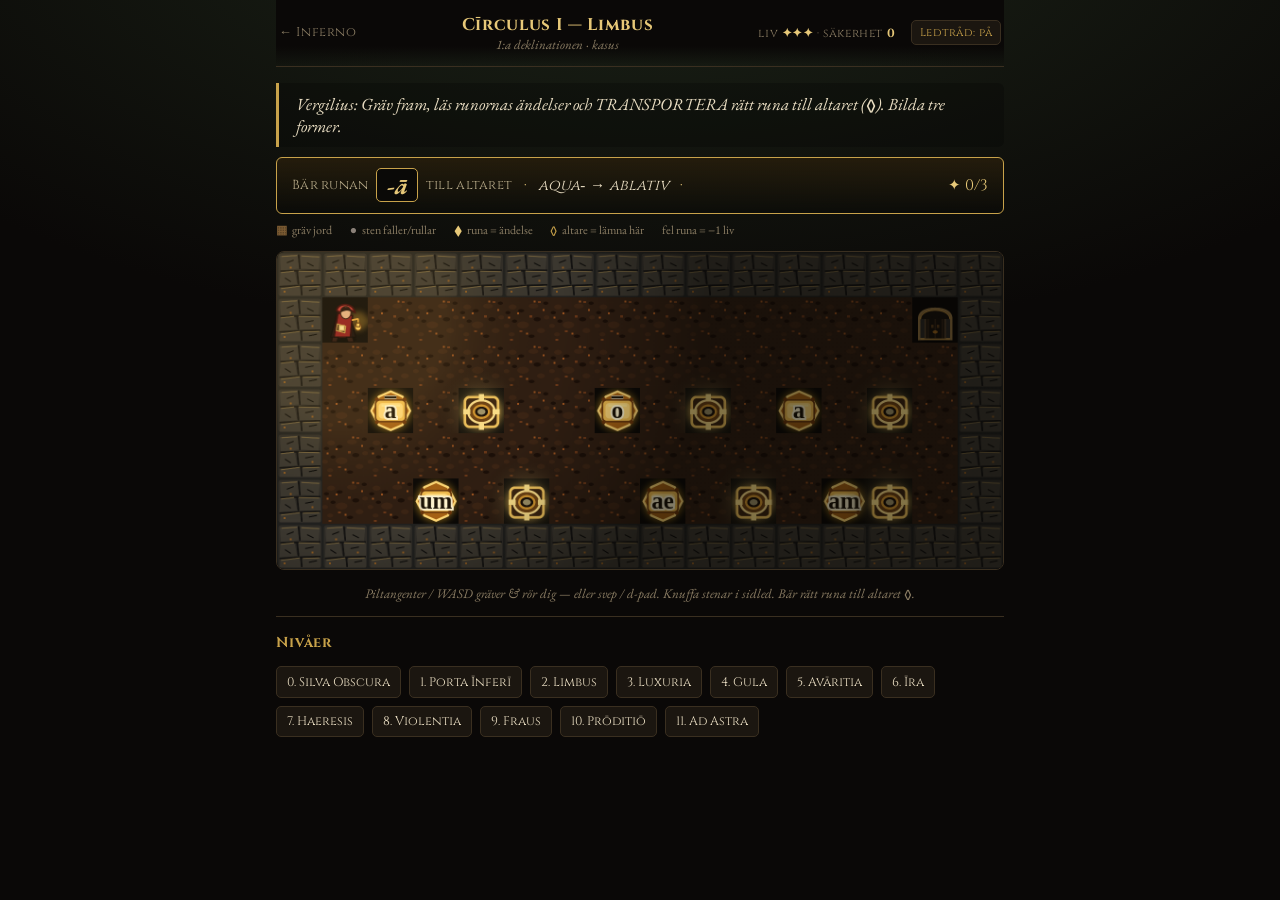
==== ludus/index.html @ 977c2966 "Violentia: 3x3 Minotaur chamber with mandatory center fragment (johan) The center rune (7,5) sits in" ====
<!DOCTYPE html>
<html lang="sv">
<head>
<meta charset="utf-8">
<meta name="viewport" content="width=device-width, initial-scale=1, maximum-scale=1, user-scalable=no">
<title>Saxa Cadentia — Latin Inferno (träningsläge)</title>
<link href="https://fonts.googleapis.com/css2?family=Cinzel:wght@500;700&family=EB+Garamond:ital@0;1&display=swap" rel="stylesheet">
<link rel="stylesheet" href="ludus.css?v=28">
</head>
<body>
<div id="ludus-wrap">
  <header id="ludus-bar">
    <a class="back" href="../index.html">&larr; Inferno</a>
    <div class="titles"><div id="ludus-title">Saxa Cadentia</div><div id="ludus-sub"></div></div>
    <div id="ludus-meter" title="Liv (✦) och säkerhet (rätt i rad)">liv <b id="ludus-hearts">✦✦✦</b> · säkerhet <b id="ludus-streak">0</b></div>
    <button id="hint-toggle" title="Hovra över en runa — rätt runa pulserar">Ledtråd: på</button>
  </header>

  <p id="ludus-intro" class="intro"></p>
  <div id="ludus-task" class="task"></div>
  <div id="ludus-legend" class="legend"></div>

  <div id="ludus-stage">
    <img id="boss-img" alt="" hidden>
    <canvas id="ludus-canvas"></canvas>
    <div id="ludus-flash" class="flash"></div>
  </div>

  <div id="dpad" aria-hidden="true">
    <button id="dpad-up">▲</button>
    <div class="dpad-mid"><button id="dpad-left">◀</button><button id="dpad-right">▶</button></div>
    <button id="dpad-down">▼</button>
  </div>

  <div class="hint">Piltangenter / WASD gräver &amp; rör dig — eller svep / d-pad. Knuffa stenar i sidled. Bär rätt runa till altaret ◊.</div>

  <h3 class="sel-h">Nivåer</h3>
  <div id="ludus-select"></div>
</div>

<script src="levels.js?v=28"></script>
<script src="engine.js?v=28"></script>
</body>
</html>
---- ludus/ludus.css ----
:root{ --tint:#241d14; --gold:#c8a24a; --gold-br:#e7c878; --ink:#e9ddc2; --ink-dim:#b6a988; --muted:#8a7c63; --line:#3a2f20;
  --serif:"EB Garamond",Georgia,serif; --display:"Cinzel",Georgia,serif; }
*{box-sizing:border-box}
/* hindra dubbeltryck-zoom på knappar/spelyta (mobil) */
button,#ludus-canvas,#dpad,#ludus-stage{touch-action:manipulation;-webkit-user-select:none;user-select:none;-webkit-tap-highlight-color:transparent}
body{margin:0;background:radial-gradient(120% 80% at 50% -10%,var(--tint),#0a0807 60%) fixed;
  color:var(--ink);font-family:var(--serif);font-size:17px;-webkit-font-smoothing:antialiased}
#ludus-wrap{max-width:760px;margin:0 auto;padding:0 1rem 4rem}

#ludus-bar{display:flex;align-items:center;justify-content:space-between;gap:1rem;
  padding:.8rem .2rem;border-bottom:1px solid var(--line);position:sticky;top:0;
  background:linear-gradient(180deg,#0a0807 70%,transparent);z-index:5}
.back{color:var(--muted);text-decoration:none;font-family:var(--display);font-size:.8rem;letter-spacing:.05em}
.back:hover{color:var(--gold-br)}
.titles{text-align:center;flex:1}
#ludus-title{font-family:var(--display);font-weight:700;color:var(--gold-br);letter-spacing:.04em}
#ludus-sub{font-size:.82rem;color:var(--muted);font-style:italic}
#ludus-meter{font-family:var(--display);font-size:.74rem;letter-spacing:.05em;color:var(--muted)}
#ludus-meter b{color:var(--gold-br)}
#hint-toggle{font-family:var(--display);font-size:.7rem;letter-spacing:.04em;background:#1b1610;
  color:var(--gold);border:1px solid var(--line);border-radius:5px;padding:.35em .7em;cursor:pointer;white-space:nowrap}
#hint-toggle:hover{border-color:var(--gold);color:var(--gold-br)}
#hint-toggle.off{color:var(--muted)}

.intro{color:var(--ink);font-style:italic;border-left:3px solid var(--gold);padding:.6em 1em;
  background:rgba(0,0,0,.25);border-radius:0 6px 6px 0;margin:1rem 0 .6rem}
.task{font-family:var(--display);font-size:.95rem;color:var(--gold-br);margin:0 0 .5rem;
  border:1px solid var(--gold);border-radius:6px;padding:.7em 1em;
  background:linear-gradient(180deg,#241c0c,rgba(0,0,0,.25));display:flex;flex-wrap:wrap;align-items:center;gap:.5em}
.task-ph,.obj-ph{color:var(--muted);font-size:.82rem;font-style:italic}
.obj-lead{color:var(--ink-dim);font-size:.82rem;letter-spacing:.02em}
.obj-end{font-family:var(--serif);font-style:italic;font-weight:700;font-size:1.5rem;color:var(--gold-br);
  background:#0a0907;border:1px solid var(--gold);border-radius:5px;padding:.02em .4em}
.obj-word{color:var(--ink);font-style:italic}
.obj-prog{margin-left:auto;color:var(--gold-br)}
.syncr{color:var(--muted);font-size:.72rem;font-style:italic}
.legend{display:flex;flex-wrap:wrap;gap:.5rem 1.1rem;margin:0 0 .8rem;font-size:.76rem;color:var(--muted)}
.legend b{font-style:normal;margin-right:.25em}
.lg-dirt{color:#7a5a32}.lg-stone{color:#8a8078}.lg-rune{color:var(--gold-br)}.lg-altar{color:var(--gold)}.lg-water{color:#5b8aa2}
.built{color:var(--gold-br);font-style:italic}.unbuilt{color:var(--muted);font-style:italic}

#ludus-stage{position:relative;display:flex;justify-content:center;
  border:1px solid var(--line);border-radius:8px;overflow:hidden;background:#0a0907}
#ludus-stage.boss-stage{overflow:visible;margin-top:46px}   /* plats för Lucifers huvud/vingar ovanför fältet */
#boss-img{position:absolute;left:50%;transform:translateX(-50%);top:-42px;width:32%;max-width:220px;
  height:auto;pointer-events:none;z-index:4;filter:drop-shadow(0 6px 16px rgba(0,0,0,.7))}
/* bossens fall: Lucifer snurrar nedåt och störtar när versen är klar */
@keyframes lucifer-crash{
  0%{ transform:translateX(-50%) translateY(0) rotate(0deg) scale(1); opacity:1; }
  12%{ transform:translateX(-50%) translateY(-26px) rotate(-16deg) scale(1.06); opacity:1; }
  100%{ transform:translateX(-50%) translateY(560px) rotate(936deg) scale(.18); opacity:0; }
}
#boss-img.crash{ animation:lucifer-crash 1.7s cubic-bezier(.45,.05,.9,.95) forwards; z-index:6; }
@keyframes stage-shake{ 0%,100%{transform:translate(0,0)} 20%{transform:translate(-5px,3px)} 40%{transform:translate(5px,-2px)} 60%{transform:translate(-4px,2px)} 80%{transform:translate(3px,-3px)} }
#ludus-stage.shake{ animation:stage-shake .5s ease-in-out 2; }
#ludus-canvas{display:block;max-width:100%;height:auto;image-rendering:auto}
.flash{position:absolute;left:50%;top:14px;transform:translateX(-50%);
  background:rgba(20,16,10,.92);border:1px solid var(--gold);color:var(--gold-br);
  font-family:var(--display);font-size:.82rem;padding:.5em 1em;border-radius:20px;
  opacity:0;transition:.25s;pointer-events:none;white-space:nowrap}
.flash.show{opacity:1}

#dpad{display:none;flex-direction:column;align-items:center;gap:.4rem;margin:1rem 0}
#dpad button{width:60px;height:46px;font-size:1.1rem;background:#1b1610;color:var(--gold);
  border:1px solid var(--line);border-radius:8px}
.dpad-mid{display:flex;gap:3.2rem}
@media(hover:none){ #dpad{display:flex} }

.hint{color:var(--muted);font-size:.82rem;margin:.9rem 0;text-align:center;font-style:italic}
.sel-h{font-family:var(--display);color:var(--gold);font-size:.9rem;letter-spacing:.06em;border-top:1px solid var(--line);padding-top:1rem}
#ludus-select{display:flex;flex-wrap:wrap;gap:.5rem}
.lv-btn{font-family:var(--display);font-size:.78rem;background:#1b1610;color:var(--ink);
  border:1px solid var(--line);border-radius:5px;padding:.5em .8em;cursor:pointer}
.lv-btn:hover{border-color:var(--gold);color:var(--gold-br)}
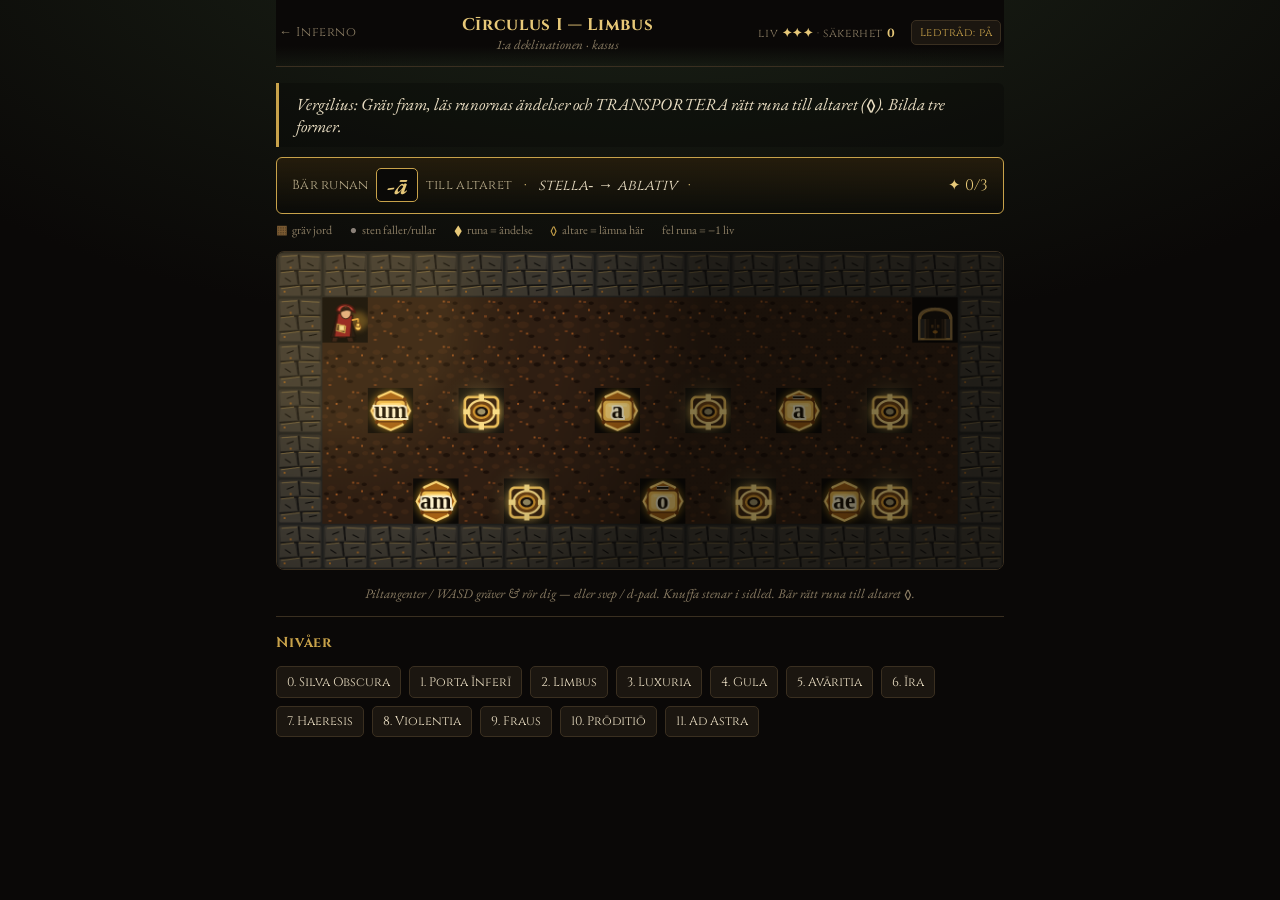
==== commit 71e94c6d: "Fix: squash message matches enemy type — 'Minotauren krossas!' not 'Skuggan' (johan). ?v=29 Co-Autho" ====
--- a/ludus/index.html
+++ b/ludus/index.html
@@ -5,7 +5,7 @@
 <meta name="viewport" content="width=device-width, initial-scale=1, maximum-scale=1, user-scalable=no">
 <title>Saxa Cadentia — Latin Inferno (träningsläge)</title>
 <link href="https://fonts.googleapis.com/css2?family=Cinzel:wght@500;700&family=EB+Garamond:ital@0;1&display=swap" rel="stylesheet">
-<link rel="stylesheet" href="ludus.css?v=28">
+<link rel="stylesheet" href="ludus.css?v=29">
 </head>
 <body>
 <div id="ludus-wrap">
@@ -38,7 +38,7 @@
   <div id="ludus-select"></div>
 </div>
 
-<script src="levels.js?v=28"></script>
-<script src="engine.js?v=28"></script>
+<script src="levels.js?v=29"></script>
+<script src="engine.js?v=29"></script>
 </body>
 </html>
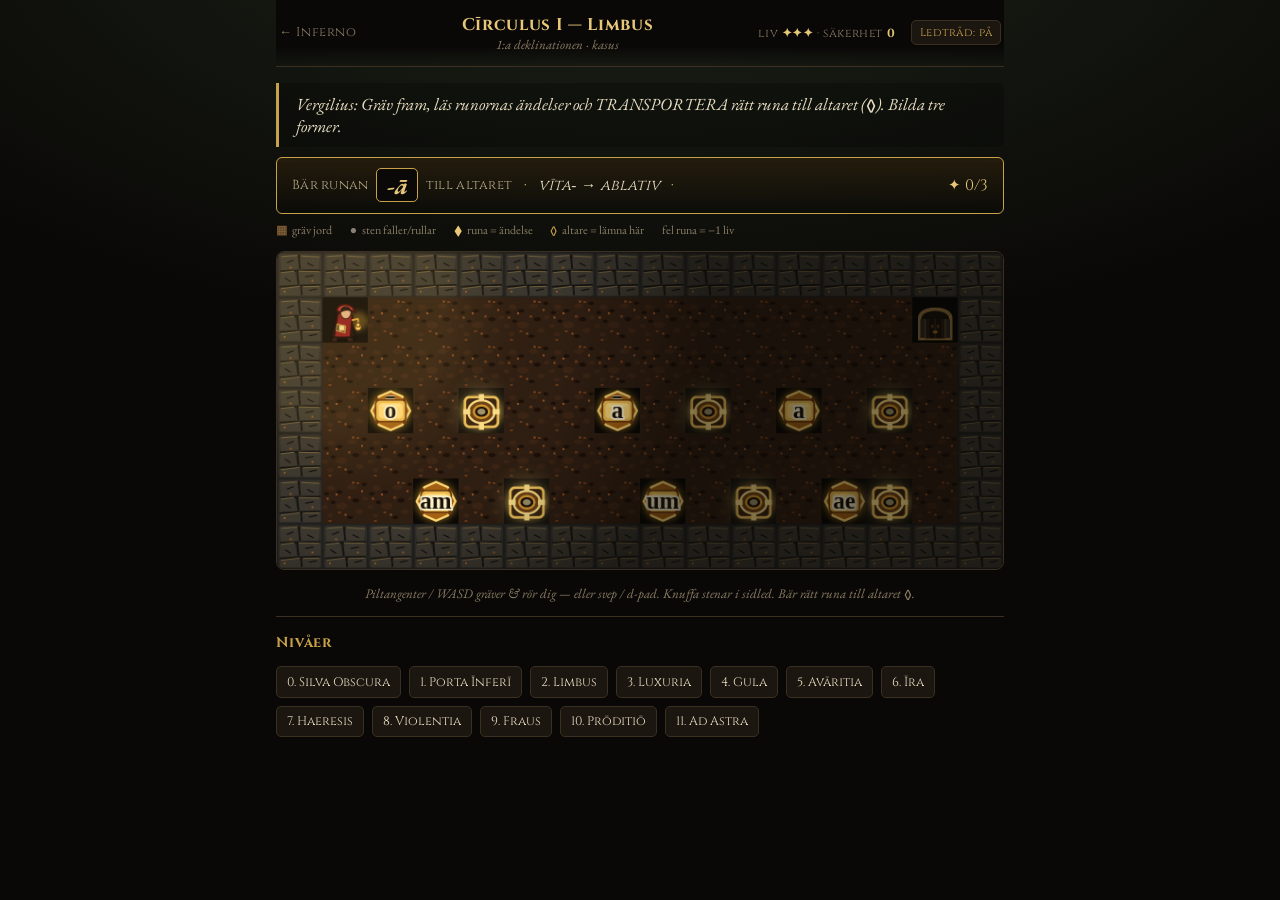
==== commit 361b0d11: "Polish: latin-critic accuracy pass — fix macron rendering + nits (johan) Critic verdict: NO hard Lat" ====
--- a/ludus/index.html
+++ b/ludus/index.html
@@ -5,7 +5,7 @@
 <meta name="viewport" content="width=device-width, initial-scale=1, maximum-scale=1, user-scalable=no">
 <title>Saxa Cadentia — Latin Inferno (träningsläge)</title>
 <link href="https://fonts.googleapis.com/css2?family=Cinzel:wght@500;700&family=EB+Garamond:ital@0;1&display=swap" rel="stylesheet">
-<link rel="stylesheet" href="ludus.css?v=29">
+<link rel="stylesheet" href="ludus.css?v=30">
 </head>
 <body>
 <div id="ludus-wrap">
@@ -38,7 +38,7 @@
   <div id="ludus-select"></div>
 </div>
 
-<script src="levels.js?v=29"></script>
-<script src="engine.js?v=29"></script>
+<script src="levels.js?v=30"></script>
+<script src="engine.js?v=30"></script>
 </body>
 </html>
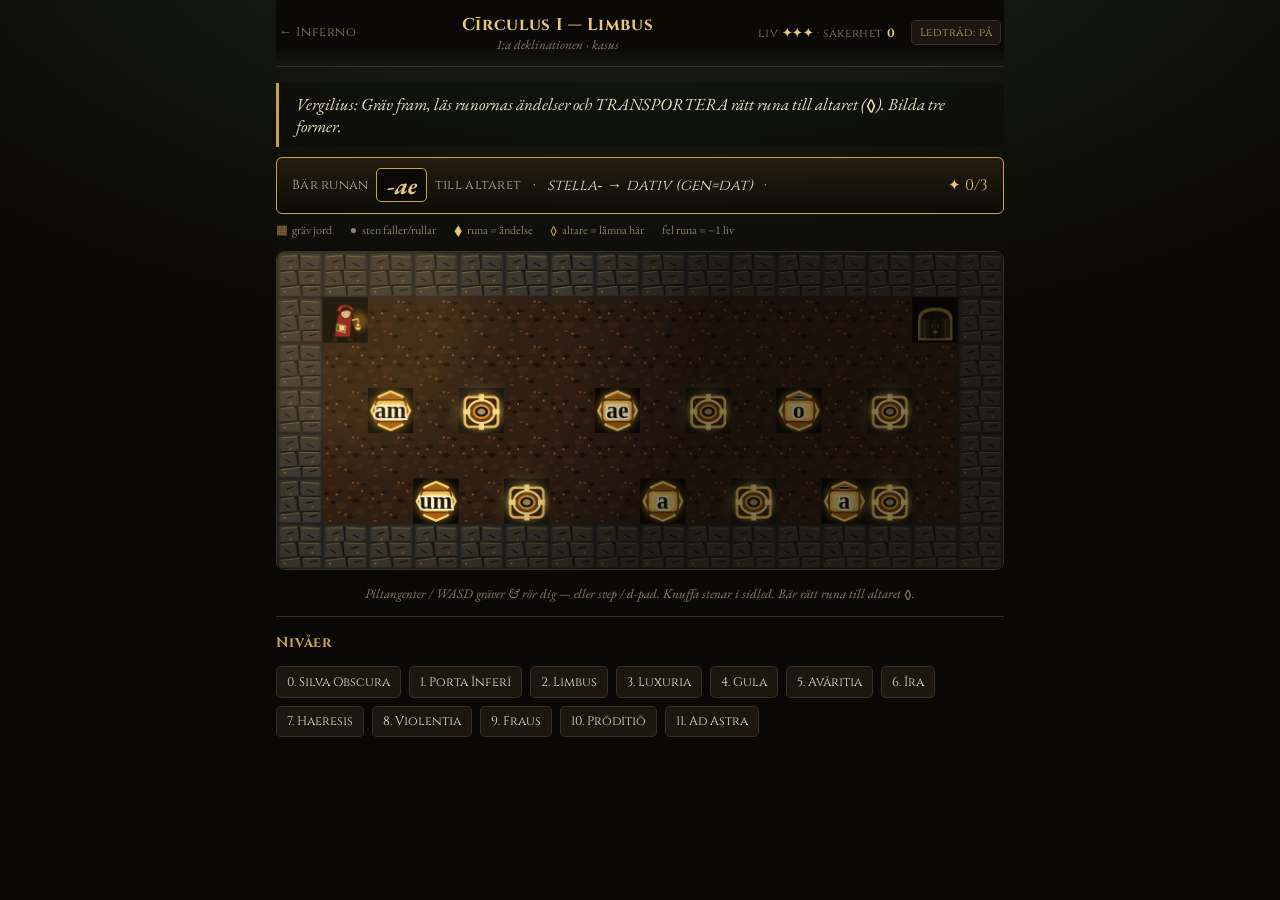
==== commit bc0e7de3: "Gula: Cerberus mini-boss — three throats + snapping fangs (johan) Circle III is now a Cerberus encou" ====
--- a/ludus/index.html
+++ b/ludus/index.html
@@ -5,7 +5,7 @@
 <meta name="viewport" content="width=device-width, initial-scale=1, maximum-scale=1, user-scalable=no">
 <title>Saxa Cadentia — Latin Inferno (träningsläge)</title>
 <link href="https://fonts.googleapis.com/css2?family=Cinzel:wght@500;700&family=EB+Garamond:ital@0;1&display=swap" rel="stylesheet">
-<link rel="stylesheet" href="ludus.css?v=30">
+<link rel="stylesheet" href="ludus.css?v=31">
 </head>
 <body>
 <div id="ludus-wrap">
@@ -38,7 +38,7 @@
   <div id="ludus-select"></div>
 </div>
 
-<script src="levels.js?v=30"></script>
-<script src="engine.js?v=30"></script>
+<script src="levels.js?v=31"></script>
+<script src="engine.js?v=31"></script>
 </body>
 </html>
--- a/ludus/ludus.css
+++ b/ludus/ludus.css
@@ -51,6 +51,10 @@
   100%{ transform:translateX(-50%) translateY(560px) rotate(936deg) scale(.18); opacity:0; }
 }
 #boss-img.crash{ animation:lucifer-crash 1.7s cubic-bezier(.45,.05,.9,.95) forwards; z-index:6; }
+/* Cerberus mättad: lugnar sig och sjunker undan */
+@keyframes boss-tame{ 0%{ transform:translateX(-50%) translateY(0) scale(1); opacity:1; filter:none; }
+  100%{ transform:translateX(-50%) translateY(46px) scale(.82); opacity:0; filter:grayscale(.6); } }
+#boss-img.tamed{ animation:boss-tame 1.5s ease-in forwards; }
 @keyframes stage-shake{ 0%,100%{transform:translate(0,0)} 20%{transform:translate(-5px,3px)} 40%{transform:translate(5px,-2px)} 60%{transform:translate(-4px,2px)} 80%{transform:translate(3px,-3px)} }
 #ludus-stage.shake{ animation:stage-shake .5s ease-in-out 2; }
 #ludus-canvas{display:block;max-width:100%;height:auto;image-rendering:auto}
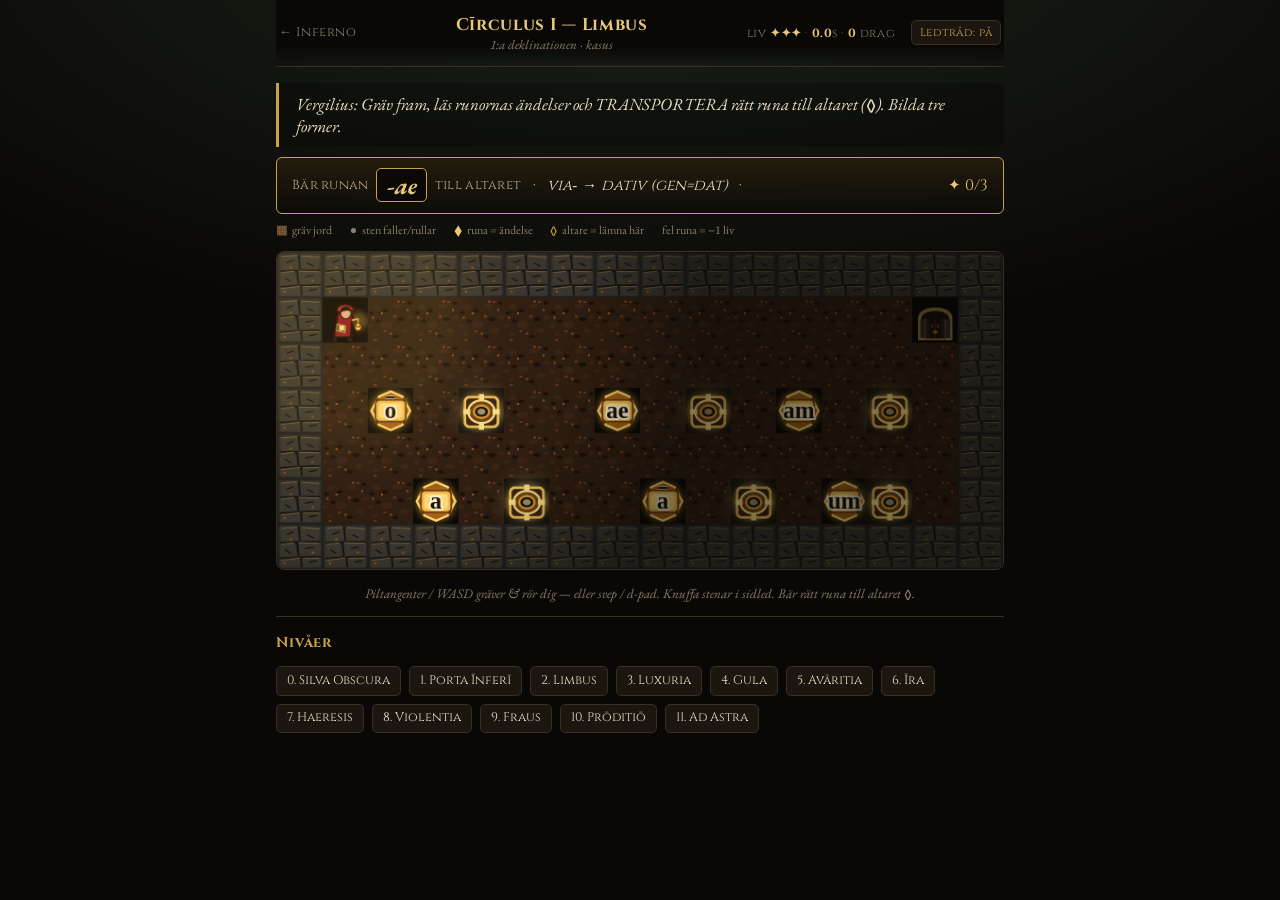
==== commit 469ca1ee: "Integrate the two modes + arcade time/move scoring (johan) SCORING (arcade): each level now tracks T" ====
--- a/ludus/index.html
+++ b/ludus/index.html
@@ -5,14 +5,14 @@
 <meta name="viewport" content="width=device-width, initial-scale=1, maximum-scale=1, user-scalable=no">
 <title>Saxa Cadentia — Latin Inferno (träningsläge)</title>
 <link href="https://fonts.googleapis.com/css2?family=Cinzel:wght@500;700&family=EB+Garamond:ital@0;1&display=swap" rel="stylesheet">
-<link rel="stylesheet" href="ludus.css?v=31">
+<link rel="stylesheet" href="ludus.css?v=32">
 </head>
 <body>
 <div id="ludus-wrap">
   <header id="ludus-bar">
     <a class="back" href="../index.html">&larr; Inferno</a>
     <div class="titles"><div id="ludus-title">Saxa Cadentia</div><div id="ludus-sub"></div></div>
-    <div id="ludus-meter" title="Liv (✦) och säkerhet (rätt i rad)">liv <b id="ludus-hearts">✦✦✦</b> · säkerhet <b id="ludus-streak">0</b></div>
+    <div id="ludus-meter" title="Liv · tid · antal drag — kortare tid &amp; färre drag = bättre poäng">liv <b id="ludus-hearts">✦✦✦</b> · <b id="ludus-time">0.0</b>s · <b id="ludus-moves">0</b> drag<b id="ludus-streak" hidden>0</b></div>
     <button id="hint-toggle" title="Hovra över en runa — rätt runa pulserar">Ledtråd: på</button>
   </header>
 
@@ -38,7 +38,7 @@
   <div id="ludus-select"></div>
 </div>
 
-<script src="levels.js?v=31"></script>
-<script src="engine.js?v=31"></script>
+<script src="levels.js?v=32"></script>
+<script src="engine.js?v=32"></script>
 </body>
 </html>
--- a/ludus/ludus.css
+++ b/ludus/ludus.css
@@ -61,7 +61,7 @@
 .flash{position:absolute;left:50%;top:14px;transform:translateX(-50%);
   background:rgba(20,16,10,.92);border:1px solid var(--gold);color:var(--gold-br);
   font-family:var(--display);font-size:.82rem;padding:.5em 1em;border-radius:20px;
-  opacity:0;transition:.25s;pointer-events:none;white-space:nowrap}
+  opacity:0;transition:.25s;pointer-events:none;max-width:92%;text-align:center;line-height:1.35}
 .flash.show{opacity:1}
 
 #dpad{display:none;flex-direction:column;align-items:center;gap:.4rem;margin:1rem 0}
@@ -74,5 +74,9 @@
 .sel-h{font-family:var(--display);color:var(--gold);font-size:.9rem;letter-spacing:.06em;border-top:1px solid var(--line);padding-top:1rem}
 #ludus-select{display:flex;flex-wrap:wrap;gap:.5rem}
 .lv-btn{font-family:var(--display);font-size:.78rem;background:#1b1610;color:var(--ink);
-  border:1px solid var(--line);border-radius:5px;padding:.5em .8em;cursor:pointer}
+  border:1px solid var(--line);border-radius:5px;padding:.5em .8em;cursor:pointer;
+  display:flex;flex-direction:column;gap:.15em;text-align:left;line-height:1.2}
 .lv-btn:hover{border-color:var(--gold);color:var(--gold-br)}
+.lv-btn.done{border-color:#5a4a2a}
+.lv-best{font-size:.66rem;color:var(--muted);letter-spacing:.02em}
+.lv-btn.done .lv-name{color:var(--gold-br)}
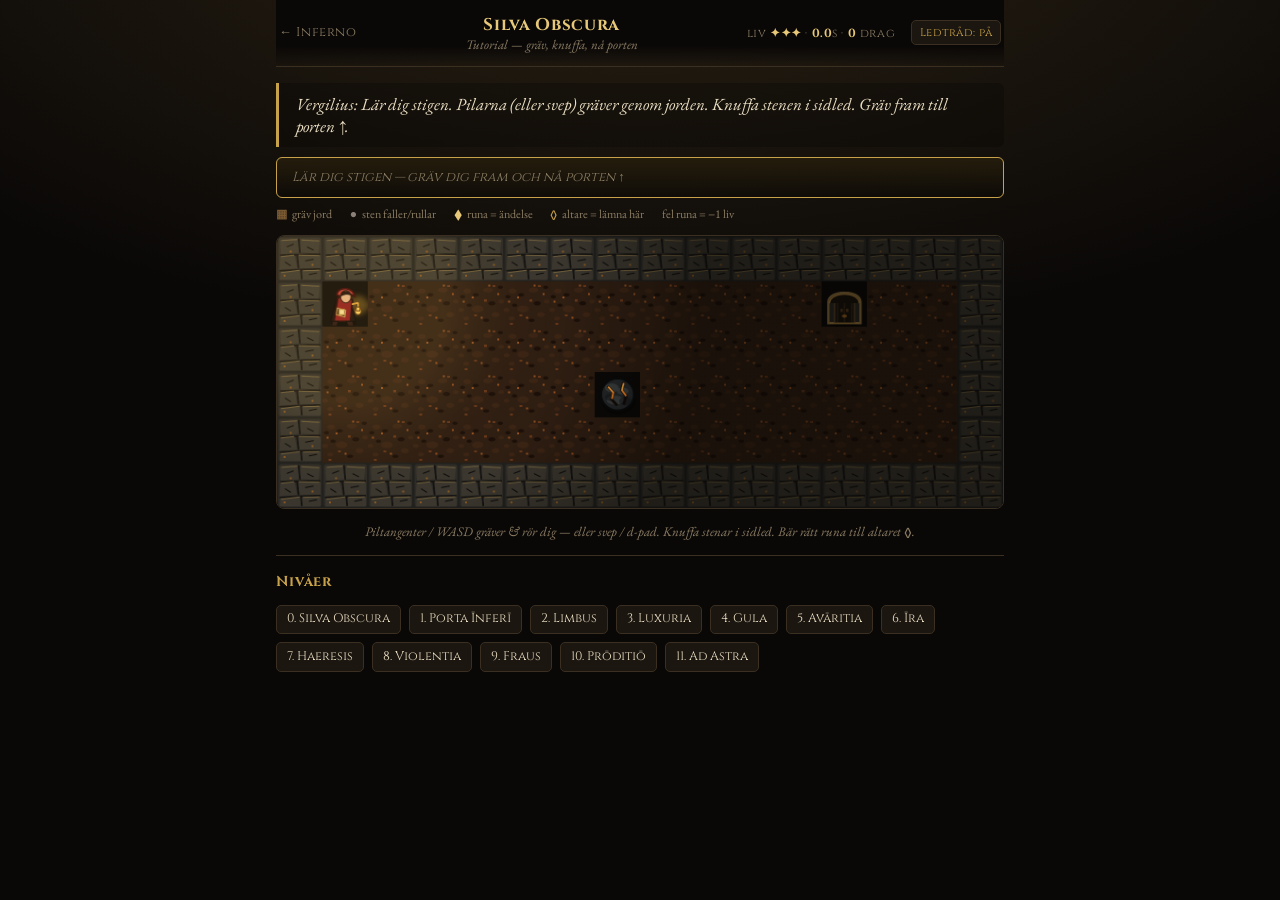
==== commit 36913641: "Scoring fixes from latin-critic gate (johan) - #1 (bug): move-count off-by-one. The delivering push " ====
--- a/ludus/index.html
+++ b/ludus/index.html
@@ -5,7 +5,7 @@
 <meta name="viewport" content="width=device-width, initial-scale=1, maximum-scale=1, user-scalable=no">
 <title>Saxa Cadentia — Latin Inferno (träningsläge)</title>
 <link href="https://fonts.googleapis.com/css2?family=Cinzel:wght@500;700&family=EB+Garamond:ital@0;1&display=swap" rel="stylesheet">
-<link rel="stylesheet" href="ludus.css?v=32">
+<link rel="stylesheet" href="ludus.css?v=33">
 </head>
 <body>
 <div id="ludus-wrap">
@@ -38,7 +38,7 @@
   <div id="ludus-select"></div>
 </div>
 
-<script src="levels.js?v=32"></script>
-<script src="engine.js?v=32"></script>
+<script src="levels.js?v=33"></script>
+<script src="engine.js?v=33"></script>
 </body>
 </html>
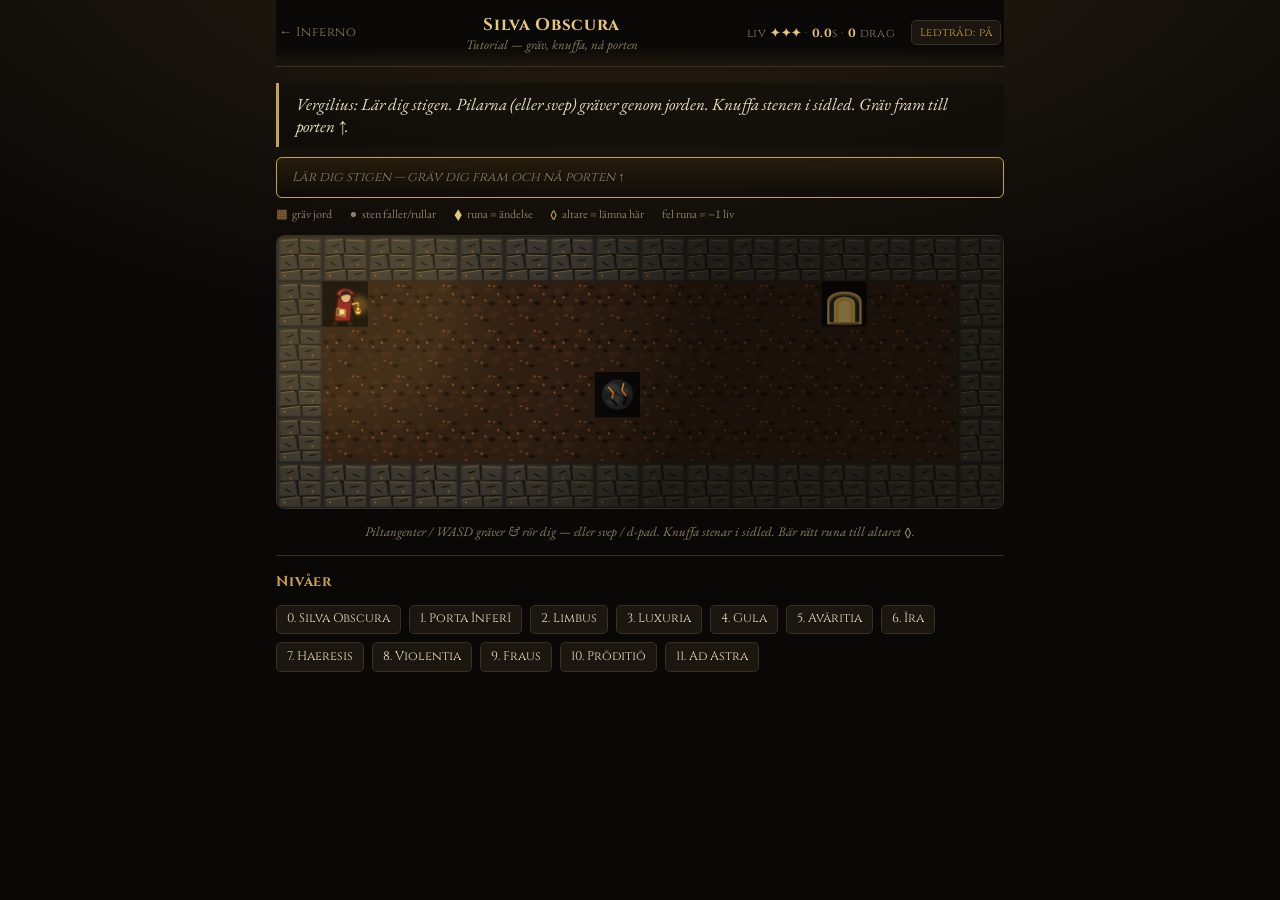
==== commit 39cdfb0d: "Arcade: tutorial gate shows open + records cleared on exit (johan) The tutorial (Silva) has no drill" ====
--- a/ludus/index.html
+++ b/ludus/index.html
@@ -5,7 +5,7 @@
 <meta name="viewport" content="width=device-width, initial-scale=1, maximum-scale=1, user-scalable=no">
 <title>Saxa Cadentia — Latin Inferno (träningsläge)</title>
 <link href="https://fonts.googleapis.com/css2?family=Cinzel:wght@500;700&family=EB+Garamond:ital@0;1&display=swap" rel="stylesheet">
-<link rel="stylesheet" href="ludus.css?v=33">
+<link rel="stylesheet" href="ludus.css?v=35">
 </head>
 <body>
 <div id="ludus-wrap">
@@ -38,7 +38,7 @@
   <div id="ludus-select"></div>
 </div>
 
-<script src="levels.js?v=33"></script>
-<script src="engine.js?v=33"></script>
+<script src="levels.js?v=35"></script>
+<script src="engine.js?v=35"></script>
 </body>
 </html>
